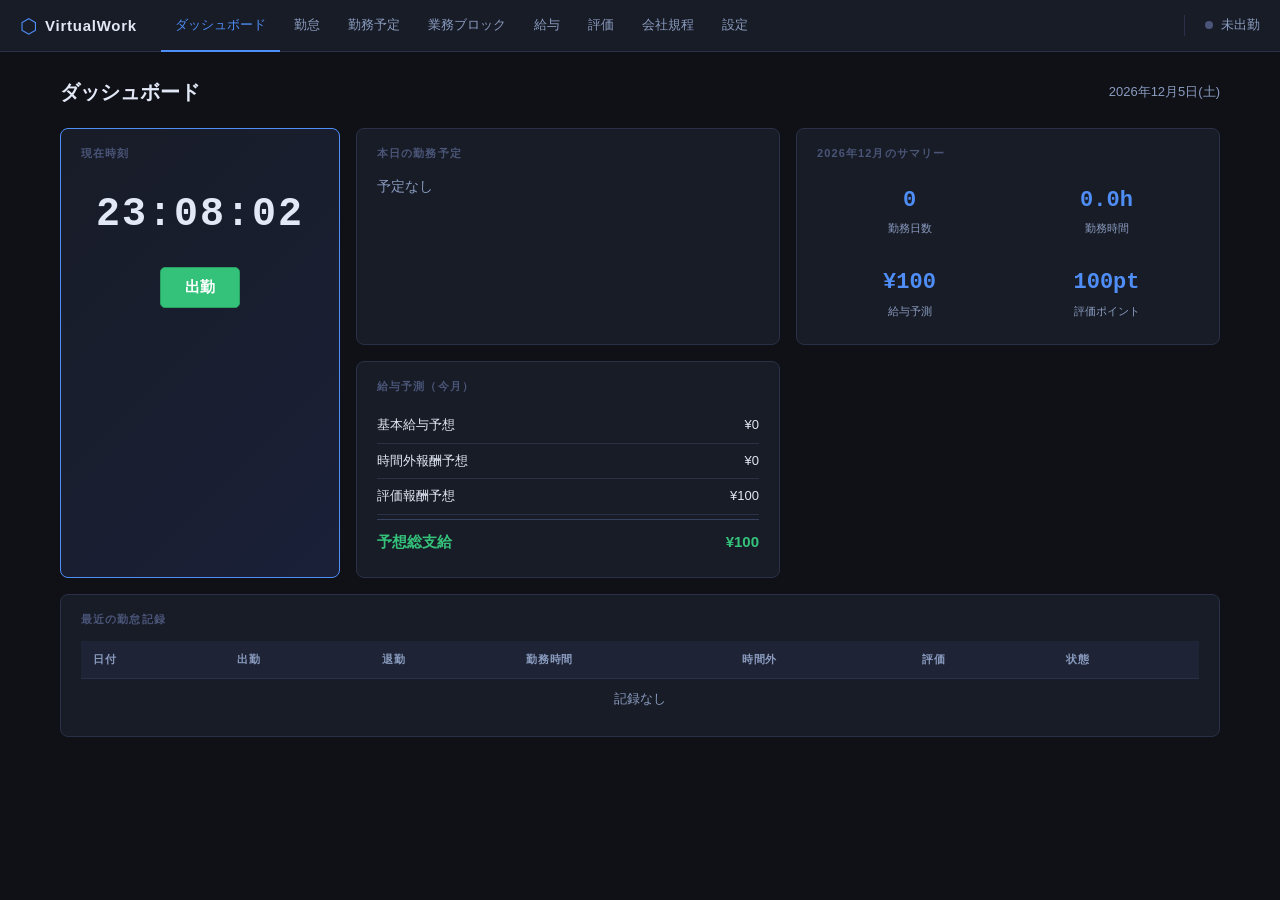
==== れたす社/index.html @ 404aa223 "れたす社構築" ====
<!DOCTYPE html>
<html lang="ja">
<head>
  <meta charset="UTF-8">
  <meta name="viewport" content="width=device-width, initial-scale=1.0">
  <title>VirtualWork — 仮想会社管理システム</title>
  <link rel="stylesheet" href="style.css">
</head>
<body>
  <div id="app">
    <!-- ナビゲーション -->
    <nav id="main-nav">
      <div class="nav-brand">
        <span class="brand-icon">⬡</span>
        <span class="brand-name">VirtualWork</span>
      </div>
      <div class="nav-links">
        <button class="nav-btn active" data-page="dashboard">ダッシュボード</button>
        <button class="nav-btn" data-page="attendance">勤怠</button>
        <button class="nav-btn" data-page="schedule">勤務予定</button>
        <button class="nav-btn" data-page="work-blocks">業務ブロック</button>
        <button class="nav-btn" data-page="salary">給与</button>
        <button class="nav-btn" data-page="evaluation">評価</button>
        <button class="nav-btn" data-page="regulations">会社規程</button>
        <button class="nav-btn" data-page="settings">設定</button>
      </div>
      <div class="nav-status" id="nav-status">
        <span class="status-dot" id="status-dot"></span>
        <span id="status-text">未出勤</span>
      </div>
    </nav>

    <!-- メインコンテンツ -->
    <main id="main-content">
      <!-- ダッシュボード -->
      <div class="page active" id="page-dashboard">
        <div class="page-header">
          <h1>ダッシュボード</h1>
          <div class="today-date" id="today-date"></div>
        </div>

        <!-- 未確定勤務アラート -->
        <div class="alert alert-warning hidden" id="unconfirmed-alert">
          <span class="alert-icon">⚠</span>
          <div>
            <strong>未確定の勤務があります</strong>
            <p id="unconfirmed-message"></p>
          </div>
          <button class="btn btn-warning" id="confirm-attendance-btn">確認する</button>
        </div>

        <!-- 出勤ステータスカード -->
        <div class="dashboard-grid">
          <div class="card card-primary" id="clock-card">
            <div class="card-label">現在時刻</div>
            <div class="card-value clock" id="live-clock">--:--:--</div>
            <div class="clock-actions" id="clock-actions">
              <button class="btn btn-success btn-lg" id="btn-clockin">出勤</button>
            </div>
            <div class="work-status hidden" id="work-status">
              <div class="status-row">
                <span class="label">出勤時刻</span>
                <span id="clockin-time">--:--:--</span>
              </div>
              <div class="status-row">
                <span class="label">勤務時間</span>
                <span id="elapsed-time">0:00:00</span>
              </div>
              <div class="status-row" id="plan-status-row">
                <span class="label">業務計画</span>
                <span id="plan-status">未入力</span>
              </div>
              <button class="btn btn-danger btn-lg mt-1" id="btn-clockout">退勤</button>
            </div>
          </div>

          <!-- 今日の予定 -->
          <div class="card" id="today-schedule-card">
            <div class="card-label">本日の勤務予定</div>
            <div id="today-schedule-content">
              <p class="text-muted">予定なし</p>
            </div>
          </div>

          <!-- 今月サマリー -->
          <div class="card" id="month-summary-card">
            <div class="card-label" id="month-label">今月のサマリー</div>
            <div class="summary-grid">
              <div class="summary-item">
                <div class="summary-num" id="month-work-days">0</div>
                <div class="summary-label">勤務日数</div>
              </div>
              <div class="summary-item">
                <div class="summary-num" id="month-work-hours">0h</div>
                <div class="summary-label">勤務時間</div>
              </div>
              <div class="summary-item">
                <div class="summary-num" id="month-salary-est">¥0</div>
                <div class="summary-label">給与予測</div>
              </div>
              <div class="summary-item">
                <div class="summary-num" id="month-eval-pts">100pt</div>
                <div class="summary-label">評価ポイント</div>
              </div>
            </div>
          </div>

          <!-- 今月の給与予測詳細 -->
          <div class="card" id="salary-forecast-card">
            <div class="card-label">給与予測（今月）</div>
            <div id="salary-forecast-content">
              <div class="forecast-row">
                <span>基本給与予想</span>
                <span id="fc-base">¥0</span>
              </div>
              <div class="forecast-row">
                <span>時間外報酬予想</span>
                <span id="fc-overtime">¥0</span>
              </div>
              <div class="forecast-row">
                <span>評価報酬予想</span>
                <span id="fc-eval">¥0</span>
              </div>
              <div class="forecast-row forecast-total">
                <span>予想総支給</span>
                <span id="fc-total">¥0</span>
              </div>
            </div>
          </div>
        </div>

        <!-- 最近の勤怠記録 -->
        <div class="card mt-1">
          <div class="card-label">最近の勤怠記録</div>
          <table class="data-table" id="recent-attendance-table">
            <thead>
              <tr>
                <th>日付</th>
                <th>出勤</th>
                <th>退勤</th>
                <th>勤務時間</th>
                <th>時間外</th>
                <th>評価</th>
                <th>状態</th>
              </tr>
            </thead>
            <tbody id="recent-attendance-body">
              <tr><td colspan="7" class="text-center text-muted">記録なし</td></tr>
            </tbody>
          </table>
        </div>
      </div>

      <!-- 勤怠ページ -->
      <div class="page hidden" id="page-attendance">
        <div class="page-header">
          <h1>勤怠管理</h1>
        </div>
        <div class="filter-bar">
          <select id="attendance-year" class="select-input"></select>
          <select id="attendance-month" class="select-input"></select>
          <button class="btn btn-secondary" id="attendance-filter-btn">表示</button>
        </div>
        <div class="card">
          <table class="data-table" id="attendance-table">
            <thead>
              <tr>
                <th>日付</th>
                <th>曜日</th>
                <th>出勤</th>
                <th>退勤</th>
                <th>遅刻</th>
                <th>勤務時間</th>
                <th>時間外</th>
                <th>業務計画</th>
                <th>振り返り</th>
                <th>評価</th>
                <th>操作</th>
              </tr>
            </thead>
            <tbody id="attendance-body">
              <tr><td colspan="11" class="text-center text-muted">記録なし</td></tr>
            </tbody>
          </table>
        </div>
      </div>

      <!-- 勤務予定ページ -->
      <div class="page hidden" id="page-schedule">
        <div class="page-header">
          <h1>勤務予定</h1>
          <button class="btn btn-primary" id="add-schedule-btn">＋ 予定を追加</button>
        </div>
        <div class="schedule-view">
          <div class="card">
            <div class="card-label">通常勤務予定</div>
            <div id="regular-schedule-list"></div>
          </div>
          <div class="card mt-1">
            <div class="card-label">予定時間外勤務</div>
            <div id="overtime-schedule-list"></div>
          </div>
        </div>
      </div>

      <!-- 業務ブロックページ -->
      <div class="page hidden" id="page-work-blocks">
        <div class="page-header">
          <h1>業務ブロック</h1>
        </div>
        <div class="filter-bar">
          <input type="date" id="wb-date-filter" class="input-field">
          <button class="btn btn-secondary" id="wb-filter-btn">表示</button>
        </div>
        <div id="work-blocks-content"></div>
      </div>

      <!-- 給与ページ -->
      <div class="page hidden" id="page-salary">
        <div class="page-header">
          <h1>給与明細</h1>
        </div>
        <div class="filter-bar">
          <select id="salary-year" class="select-input"></select>
          <select id="salary-month" class="select-input"></select>
          <button class="btn btn-secondary" id="salary-filter-btn">表示</button>
        </div>
        <div id="salary-content"></div>
      </div>

      <!-- 評価ページ -->
      <div class="page hidden" id="page-evaluation">
        <div class="page-header">
          <h1>評価・ポイント</h1>
        </div>
        <div class="filter-bar">
          <select id="eval-year" class="select-input"></select>
          <select id="eval-month" class="select-input"></select>
          <button class="btn btn-secondary" id="eval-filter-btn">表示</button>
        </div>
        <div id="evaluation-content"></div>
      </div>

      <!-- 会社規程ページ -->
      <div class="page hidden" id="page-regulations">
        <div class="page-header">
          <h1>会社規程</h1>
          <div class="version-badge" id="reg-version-badge"></div>
        </div>
        <div id="regulations-content"></div>
      </div>

      <!-- 設定ページ -->
      <div class="page hidden" id="page-settings">
        <div class="page-header">
          <h1>設定</h1>
        </div>
        <div id="settings-content"></div>
      </div>
    </main>
  </div>

  <!-- モーダル群 -->
  <div class="modal-overlay hidden" id="modal-overlay">
    <div class="modal" id="modal-container">
      <div class="modal-header">
        <h2 id="modal-title"></h2>
        <button class="modal-close" id="modal-close">✕</button>
      </div>
      <div class="modal-body" id="modal-body"></div>
      <div class="modal-footer" id="modal-footer"></div>
    </div>
  </div>

  <script src="db.js"></script>
  <script src="regulations.js"></script>
  <script src="salary.js"></script>
  <script src="evaluation.js"></script>
  <script src="attendance.js"></script>
  <script src="schedule.js"></script>
  <script src="workblocks.js"></script>
  <script src="ui.js"></script>
  <script src="app.js"></script>
</body>
</html>
---- れたす社/style.css ----
/* =============================================
   VirtualWork — 業務系システムUI
   ============================================= */

:root {
  --bg:       #0f1117;
  --bg-card:  #181c27;
  --bg-card2: #1e2435;
  --border:   #2a3047;
  --border2:  #374060;
  --text:     #e2e8f5;
  --text-sub: #8a9bbf;
  --text-dim: #4a5578;
  --accent:   #4f8ef7;
  --accent2:  #3b72d4;
  --success:  #34c27a;
  --danger:   #e85555;
  --warning:  #f5a623;
  --overtime: #a855f7;
  --font-mono: 'Courier New', monospace;
}

*, *::before, *::after { box-sizing: border-box; margin: 0; padding: 0; }

body {
  font-family: 'Hiragino Kaku Gothic ProN', 'Yu Gothic UI', Meiryo, sans-serif;
  background: var(--bg);
  color: var(--text);
  min-height: 100vh;
  font-size: 14px;
  line-height: 1.6;
}

/* ナビゲーション */
#main-nav {
  display: flex;
  align-items: center;
  gap: 0;
  background: var(--bg-card);
  border-bottom: 1px solid var(--border);
  padding: 0 20px;
  height: 52px;
  position: sticky;
  top: 0;
  z-index: 100;
}

.nav-brand {
  display: flex;
  align-items: center;
  gap: 8px;
  margin-right: 24px;
  flex-shrink: 0;
}

.brand-icon {
  font-size: 20px;
  color: var(--accent);
}

.brand-name {
  font-size: 15px;
  font-weight: 700;
  letter-spacing: 0.05em;
  color: var(--text);
}

.nav-links {
  display: flex;
  gap: 0;
  flex: 1;
  overflow-x: auto;
}

.nav-btn {
  background: none;
  border: none;
  color: var(--text-sub);
  padding: 0 14px;
  height: 52px;
  cursor: pointer;
  font-size: 13px;
  white-space: nowrap;
  border-bottom: 2px solid transparent;
  transition: color .15s, border-color .15s;
}

.nav-btn:hover { color: var(--text); }
.nav-btn.active {
  color: var(--accent);
  border-bottom-color: var(--accent);
}

.nav-status {
  display: flex;
  align-items: center;
  gap: 8px;
  padding-left: 20px;
  border-left: 1px solid var(--border);
  flex-shrink: 0;
  font-size: 13px;
  color: var(--text-sub);
}

.status-dot {
  width: 8px;
  height: 8px;
  border-radius: 50%;
  background: var(--text-dim);
  transition: background .3s;
}

.status-dot.working { background: var(--success); box-shadow: 0 0 6px var(--success); }
.status-dot.overtime { background: var(--overtime); box-shadow: 0 0 6px var(--overtime); }

/* メインコンテンツ */
#main-content {
  max-width: 1200px;
  margin: 0 auto;
  padding: 24px 20px;
}

.page { display: none; }
.page.active { display: block; }
.hidden { display: none !important; }

/* ページヘッダー */
.page-header {
  display: flex;
  align-items: center;
  justify-content: space-between;
  margin-bottom: 20px;
}

.page-header h1 {
  font-size: 20px;
  font-weight: 600;
  color: var(--text);
}

.today-date {
  font-size: 13px;
  color: var(--text-sub);
}

/* カード */
.card {
  background: var(--bg-card);
  border: 1px solid var(--border);
  border-radius: 8px;
  padding: 16px 20px;
  margin-bottom: 0;
}

.card.mt-1 { margin-top: 16px; }

.card-label {
  font-size: 11px;
  font-weight: 600;
  letter-spacing: 0.1em;
  text-transform: uppercase;
  color: var(--text-dim);
  margin-bottom: 12px;
}

.card-primary {
  border-color: var(--accent);
  background: linear-gradient(135deg, #181c27, #1a2038);
}

.card-value { font-size: 28px; font-weight: 700; }

/* 時計 */
.clock {
  font-family: var(--font-mono);
  font-size: 40px;
  letter-spacing: 0.05em;
  color: var(--text);
  text-align: center;
  padding: 8px 0;
}

.clock-actions {
  display: flex;
  justify-content: center;
  gap: 12px;
  margin-top: 12px;
}

.work-status {
  margin-top: 12px;
}

.status-row {
  display: flex;
  justify-content: space-between;
  align-items: center;
  padding: 6px 0;
  border-bottom: 1px solid var(--border);
  font-size: 13px;
}

.status-row:last-of-type { border-bottom: none; }
.status-row .label { color: var(--text-sub); }

/* ダッシュボードグリッド */
.dashboard-grid {
  display: grid;
  grid-template-columns: 280px 1fr 1fr;
  grid-template-rows: auto auto;
  gap: 16px;
  margin-bottom: 16px;
}

#clock-card { grid-row: 1 / 3; }

/* サマリー */
.summary-grid {
  display: grid;
  grid-template-columns: 1fr 1fr;
  gap: 12px;
}

.summary-item { text-align: center; padding: 8px; }

.summary-num {
  font-size: 22px;
  font-weight: 700;
  color: var(--accent);
  font-family: var(--font-mono);
}

.summary-label {
  font-size: 11px;
  color: var(--text-sub);
  margin-top: 2px;
}

/* 給与予測 */
.forecast-row {
  display: flex;
  justify-content: space-between;
  padding: 7px 0;
  border-bottom: 1px solid var(--border);
  font-size: 13px;
}

.forecast-row:last-child { border-bottom: none; }

.forecast-total {
  font-weight: 700;
  font-size: 15px;
  color: var(--success);
  border-bottom: none;
  padding-top: 10px;
  margin-top: 4px;
  border-top: 1px solid var(--border2);
}

/* ボタン */
.btn {
  display: inline-flex;
  align-items: center;
  justify-content: center;
  gap: 6px;
  padding: 7px 16px;
  border: 1px solid transparent;
  border-radius: 5px;
  font-size: 13px;
  font-weight: 500;
  cursor: pointer;
  transition: all .15s;
  white-space: nowrap;
}

.btn-lg { padding: 10px 24px; font-size: 15px; font-weight: 600; }

.btn-primary {
  background: var(--accent);
  color: #fff;
  border-color: var(--accent2);
}
.btn-primary:hover { background: var(--accent2); }

.btn-success {
  background: var(--success);
  color: #fff;
  border-color: #28a060;
}
.btn-success:hover { background: #28a060; }

.btn-danger {
  background: var(--danger);
  color: #fff;
  border-color: #c44;
}
.btn-danger:hover { background: #c44; }

.btn-warning {
  background: var(--warning);
  color: #fff;
  border-color: #d4900f;
}

.btn-secondary {
  background: var(--bg-card2);
  color: var(--text);
  border-color: var(--border2);
}
.btn-secondary:hover { background: var(--border2); }

.btn-ghost {
  background: none;
  color: var(--accent);
  border-color: transparent;
}
.btn-ghost:hover { background: rgba(79,142,247,.08); }

.btn-sm { padding: 4px 10px; font-size: 12px; }
.mt-1 { margin-top: 12px; }

/* アラート */
.alert {
  display: flex;
  align-items: flex-start;
  gap: 12px;
  padding: 14px 16px;
  border-radius: 8px;
  background: rgba(245,166,35,.1);
  border: 1px solid rgba(245,166,35,.3);
  margin-bottom: 16px;
}

.alert-icon { font-size: 20px; flex-shrink: 0; margin-top: 1px; }
.alert-warning { background: rgba(245,166,35,.1); border-color: rgba(245,166,35,.3); }
.alert p { font-size: 13px; color: var(--text-sub); margin-top: 2px; }

/* テーブル */
.data-table {
  width: 100%;
  border-collapse: collapse;
  font-size: 13px;
}

.data-table th {
  background: var(--bg-card2);
  color: var(--text-sub);
  font-weight: 600;
  font-size: 11px;
  letter-spacing: 0.06em;
  text-transform: uppercase;
  padding: 10px 12px;
  text-align: left;
  border-bottom: 1px solid var(--border);
  white-space: nowrap;
}

.data-table td {
  padding: 10px 12px;
  border-bottom: 1px solid var(--border);
  vertical-align: middle;
}

.data-table tr:last-child td { border-bottom: none; }
.data-table tr:hover td { background: rgba(255,255,255,.02); }
.data-table .text-center { text-align: center; }

/* バッジ */
.badge {
  display: inline-block;
  padding: 2px 8px;
  border-radius: 3px;
  font-size: 11px;
  font-weight: 600;
  letter-spacing: 0.04em;
}

.badge-success { background: rgba(52,194,122,.15); color: var(--success); }
.badge-danger  { background: rgba(232,85,85,.15);  color: var(--danger); }
.badge-warning { background: rgba(245,166,35,.15); color: var(--warning); }
.badge-info    { background: rgba(79,142,247,.15); color: var(--accent); }
.badge-purple  { background: rgba(168,85,247,.15); color: var(--overtime); }
.badge-dim     { background: rgba(255,255,255,.06); color: var(--text-sub); }

/* フォーム */
.form-group {
  margin-bottom: 14px;
}

.form-group label {
  display: block;
  font-size: 12px;
  font-weight: 600;
  color: var(--text-sub);
  margin-bottom: 5px;
  letter-spacing: 0.04em;
}

.form-group .form-hint {
  font-size: 11px;
  color: var(--text-dim);
  margin-top: 4px;
}

.input-field, .select-input, .textarea-field {
  width: 100%;
  background: var(--bg);
  border: 1px solid var(--border2);
  border-radius: 5px;
  color: var(--text);
  padding: 8px 12px;
  font-size: 13px;
  font-family: inherit;
  transition: border-color .15s;
  outline: none;
}

.input-field:focus, .select-input:focus, .textarea-field:focus {
  border-color: var(--accent);
}

.textarea-field {
  resize: vertical;
  min-height: 80px;
  line-height: 1.6;
}

.select-input { cursor: pointer; }

.checkbox-group {
  display: flex;
  gap: 16px;
  flex-wrap: wrap;
}

.checkbox-label {
  display: flex;
  align-items: center;
  gap: 6px;
  cursor: pointer;
  font-size: 13px;
  user-select: none;
}

.checkbox-label input { cursor: pointer; }

/* フィルターバー */
.filter-bar {
  display: flex;
  gap: 10px;
  align-items: center;
  margin-bottom: 16px;
}

.filter-bar .select-input { width: auto; }
.filter-bar .input-field { width: auto; }

/* モーダル */
.modal-overlay {
  position: fixed;
  inset: 0;
  background: rgba(0,0,0,.6);
  z-index: 200;
  display: flex;
  align-items: center;
  justify-content: center;
  padding: 20px;
  backdrop-filter: blur(3px);
}

.modal {
  background: var(--bg-card);
  border: 1px solid var(--border2);
  border-radius: 10px;
  width: 100%;
  max-width: 560px;
  max-height: 90vh;
  display: flex;
  flex-direction: column;
  box-shadow: 0 20px 60px rgba(0,0,0,.5);
}

.modal-header {
  display: flex;
  align-items: center;
  justify-content: space-between;
  padding: 16px 20px;
  border-bottom: 1px solid var(--border);
  flex-shrink: 0;
}

.modal-header h2 { font-size: 16px; font-weight: 600; }

.modal-close {
  background: none;
  border: none;
  color: var(--text-sub);
  cursor: pointer;
  font-size: 18px;
  padding: 4px;
  border-radius: 4px;
  transition: color .15s;
}

.modal-close:hover { color: var(--text); }

.modal-body {
  padding: 20px;
  overflow-y: auto;
  flex: 1;
}

.modal-footer {
  display: flex;
  justify-content: flex-end;
  gap: 10px;
  padding: 14px 20px;
  border-top: 1px solid var(--border);
  flex-shrink: 0;
}

/* 業務ブロック */
.work-block-card {
  background: var(--bg-card2);
  border: 1px solid var(--border);
  border-radius: 7px;
  padding: 14px 16px;
  margin-bottom: 10px;
}

.work-block-header {
  display: flex;
  align-items: center;
  justify-content: space-between;
  margin-bottom: 8px;
}

.work-block-title {
  font-weight: 600;
  font-size: 14px;
}

.work-block-meta {
  display: flex;
  gap: 10px;
  flex-wrap: wrap;
  font-size: 12px;
  color: var(--text-sub);
  margin-bottom: 6px;
}

.work-block-detail {
  font-size: 13px;
  color: var(--text-sub);
  line-height: 1.7;
}

.work-block-tasks {
  list-style: none;
  margin: 6px 0;
}

.work-block-tasks li {
  display: flex;
  gap: 6px;
  padding: 2px 0;
  font-size: 13px;
}

.work-block-tasks li::before {
  content: '·';
  color: var(--accent);
  flex-shrink: 0;
}

/* 評価スター */
.eval-stars {
  display: flex;
  gap: 2px;
}

.star { color: var(--text-dim); font-size: 16px; }
.star.filled { color: var(--warning); }

/* 勤務予定 */
.schedule-item {
  display: flex;
  align-items: center;
  justify-content: space-between;
  padding: 10px 0;
  border-bottom: 1px solid var(--border);
}

.schedule-item:last-child { border-bottom: none; }

.schedule-days {
  display: flex;
  gap: 4px;
}

.day-chip {
  width: 26px;
  height: 26px;
  border-radius: 50%;
  display: flex;
  align-items: center;
  justify-content: center;
  font-size: 11px;
  font-weight: 600;
  background: var(--bg-card2);
  color: var(--text-sub);
}

.day-chip.active {
  background: var(--accent);
  color: #fff;
}

/* 給与明細 */
.payslip {
  max-width: 600px;
}

.payslip-header {
  text-align: center;
  padding: 16px;
  background: var(--bg-card2);
  border-radius: 6px;
  margin-bottom: 16px;
}

.payslip-title { font-size: 18px; font-weight: 700; margin-bottom: 4px; }
.payslip-period { font-size: 13px; color: var(--text-sub); }

.payslip-section { margin-bottom: 16px; }
.payslip-section-title {
  font-size: 11px;
  font-weight: 600;
  letter-spacing: 0.1em;
  text-transform: uppercase;
  color: var(--text-dim);
  margin-bottom: 8px;
  padding-bottom: 4px;
  border-bottom: 1px solid var(--border);
}

.payslip-row {
  display: flex;
  justify-content: space-between;
  padding: 6px 0;
  font-size: 13px;
}

.payslip-total {
  display: flex;
  justify-content: space-between;
  padding: 12px 0;
  font-size: 18px;
  font-weight: 700;
  color: var(--success);
  border-top: 2px solid var(--border2);
  margin-top: 8px;
}

/* 評価ポイント */
.eval-point-display {
  text-align: center;
  padding: 20px;
}

.eval-point-value {
  font-size: 60px;
  font-weight: 700;
  font-family: var(--font-mono);
  color: var(--accent);
}

.eval-point-max {
  font-size: 20px;
  color: var(--text-sub);
}

.eval-log-item {
  display: flex;
  align-items: center;
  justify-content: space-between;
  padding: 8px 0;
  border-bottom: 1px solid var(--border);
  font-size: 13px;
}

.eval-log-item:last-child { border-bottom: none; }

.eval-delta-plus  { color: var(--success); font-weight: 700; }
.eval-delta-minus { color: var(--danger);  font-weight: 700; }

/* 規程 */
.reg-section {
  margin-bottom: 20px;
}

.reg-section-title {
  font-size: 13px;
  font-weight: 600;
  color: var(--accent);
  margin-bottom: 12px;
  padding-bottom: 6px;
  border-bottom: 1px solid var(--border);
}

.reg-field {
  display: flex;
  justify-content: space-between;
  align-items: center;
  padding: 8px 0;
  border-bottom: 1px solid var(--border);
  font-size: 13px;
}

.reg-field:last-child { border-bottom: none; }
.reg-field label { color: var(--text-sub); }
.reg-field-val { font-family: var(--font-mono); color: var(--text); }

/* 振り返りモーダル */
.reflection-group {
  margin-bottom: 16px;
}

.reflection-label {
  font-size: 12px;
  font-weight: 600;
  color: var(--text-sub);
  margin-bottom: 6px;
  letter-spacing: 0.04em;
}

/* バージョンバッジ */
.version-badge {
  font-size: 12px;
  background: rgba(79,142,247,.15);
  color: var(--accent);
  padding: 3px 10px;
  border-radius: 20px;
  font-family: var(--font-mono);
}

/* 設定 */
.settings-section {
  margin-bottom: 24px;
}

.settings-section-title {
  font-size: 13px;
  font-weight: 700;
  letter-spacing: 0.06em;
  text-transform: uppercase;
  color: var(--text-dim);
  margin-bottom: 14px;
}

/* ユーティリティ */
.text-muted { color: var(--text-sub); }
.text-dim   { color: var(--text-dim); }
.text-success { color: var(--success); }
.text-danger  { color: var(--danger); }
.text-warning { color: var(--warning); }
.text-accent  { color: var(--accent); }
.text-overtime { color: var(--overtime); }
.text-right { text-align: right; }
.mono { font-family: var(--font-mono); }
.fw-bold { font-weight: 700; }
.flex { display: flex; }
.flex-between { display: flex; justify-content: space-between; align-items: center; }
.gap-1 { gap: 8px; }
.gap-2 { gap: 16px; }
.mt-half { margin-top: 8px; }

/* スクロールバー */
::-webkit-scrollbar { width: 6px; height: 6px; }
::-webkit-scrollbar-track { background: transparent; }
::-webkit-scrollbar-thumb { background: var(--border2); border-radius: 3px; }
::-webkit-scrollbar-thumb:hover { background: var(--text-dim); }

/* レスポンシブ */
@media (max-width: 900px) {
  .dashboard-grid {
    grid-template-columns: 1fr;
  }
  #clock-card { grid-row: auto; }
}

@media (max-width: 600px) {
  #main-content { padding: 16px; }
  .nav-btn { padding: 0 10px; font-size: 12px; }
}
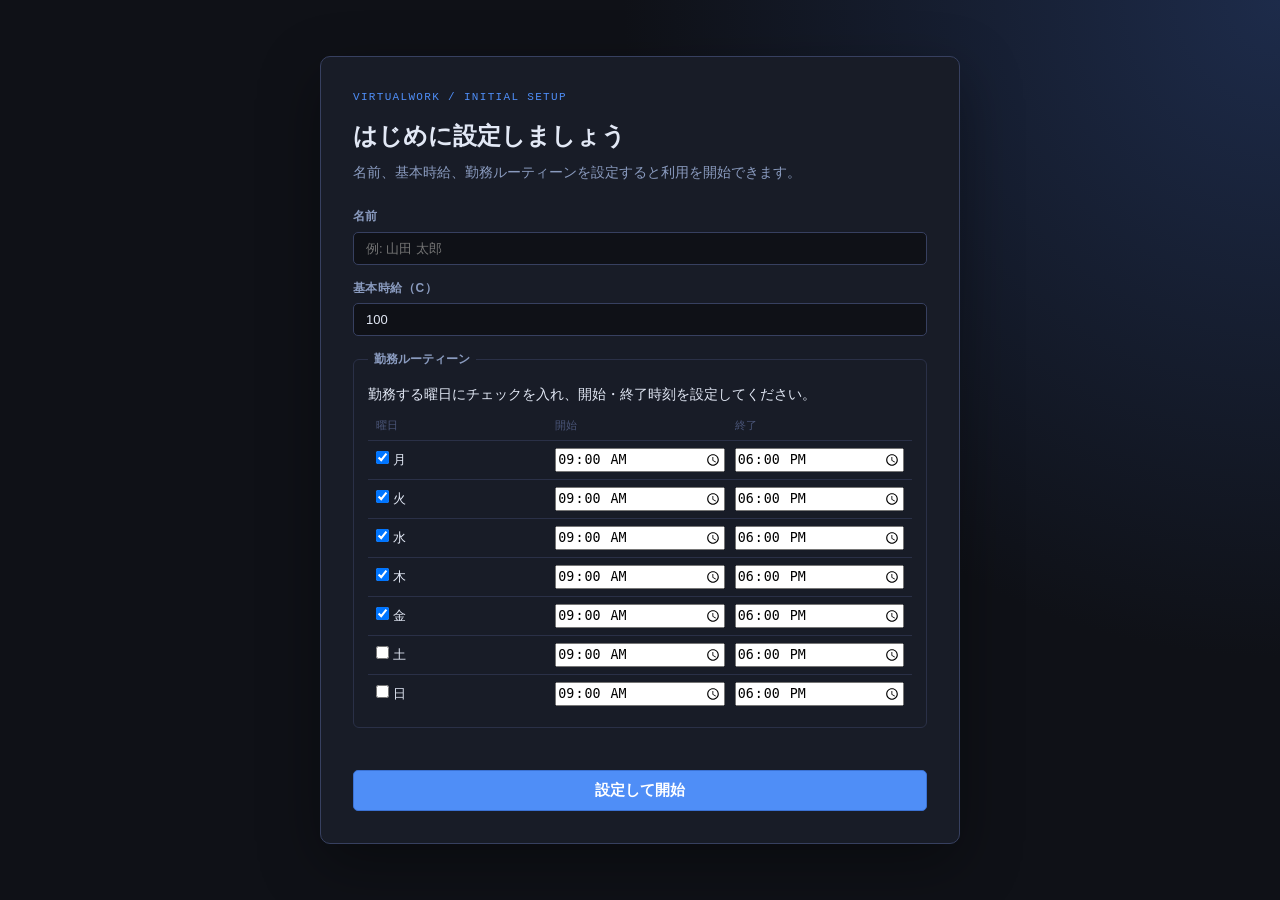
==== commit 5d1d4f9e: "基本更新" ====
--- a/れたす社/index.html
+++ b/れたす社/index.html
@@ -7,7 +7,40 @@
   <link rel="stylesheet" href="style.css">
 </head>
 <body>
-  <div id="app">
+  <section id="setup-screen" class="setup-screen hidden">
+    <div class="setup-panel">
+      <div class="setup-kicker">VIRTUALWORK / INITIAL SETUP</div>
+      <h1>はじめに設定しましょう</h1>
+      <p class="setup-description">名前、基本時給、勤務ルーティーンを設定すると利用を開始できます。</p>
+      <form id="setup-form">
+        <div class="form-group">
+          <label for="setup-name">名前</label>
+          <input id="setup-name" class="input-field" type="text" required autocomplete="name" placeholder="例: 山田 太郎">
+        </div>
+        <div class="form-group">
+          <label for="setup-hourly-rate">基本時給（C）</label>
+          <input id="setup-hourly-rate" class="input-field" type="number" min="1" step="1" required value="100">
+        </div>
+        <fieldset class="setup-routine-fieldset">
+          <legend>勤務ルーティーン</legend>
+          <p class="form-hint">勤務する曜日にチェックを入れ、開始・終了時刻を設定してください。</p>
+          <div class="setup-routine-list">
+            <div class="setup-routine-header"><span>曜日</span><span>開始</span><span>終了</span></div>
+            <label class="setup-routine-row"><span><input type="checkbox" name="setup-day" value="1" checked> 月</span><input type="time" name="setup-start-1" value="09:00"><input type="time" name="setup-end-1" value="18:00"></label>
+            <label class="setup-routine-row"><span><input type="checkbox" name="setup-day" value="2" checked> 火</span><input type="time" name="setup-start-2" value="09:00"><input type="time" name="setup-end-2" value="18:00"></label>
+            <label class="setup-routine-row"><span><input type="checkbox" name="setup-day" value="3" checked> 水</span><input type="time" name="setup-start-3" value="09:00"><input type="time" name="setup-end-3" value="18:00"></label>
+            <label class="setup-routine-row"><span><input type="checkbox" name="setup-day" value="4" checked> 木</span><input type="time" name="setup-start-4" value="09:00"><input type="time" name="setup-end-4" value="18:00"></label>
+            <label class="setup-routine-row"><span><input type="checkbox" name="setup-day" value="5" checked> 金</span><input type="time" name="setup-start-5" value="09:00"><input type="time" name="setup-end-5" value="18:00"></label>
+            <label class="setup-routine-row"><span><input type="checkbox" name="setup-day" value="6"> 土</span><input type="time" name="setup-start-6" value="09:00"><input type="time" name="setup-end-6" value="18:00"></label>
+            <label class="setup-routine-row"><span><input type="checkbox" name="setup-day" value="0"> 日</span><input type="time" name="setup-start-0" value="09:00"><input type="time" name="setup-end-0" value="18:00"></label>
+          </div>
+        </fieldset>
+        <p id="setup-error" class="setup-error" role="alert"></p>
+        <button class="btn btn-primary btn-lg setup-submit" type="submit">設定して開始</button>
+      </form>
+    </div>
+  </section>
+  <div id="app" class="hidden">
     <!-- ナビゲーション -->
     <nav id="main-nav">
       <div class="nav-brand">
@@ -126,6 +159,13 @@
                 <span id="fc-total">¥0</span>
               </div>
             </div>
+          </div>
+
+          <!-- 手持ち残高 -->
+          <div class="card" id="wallet-balance-card">
+            <div class="card-label">手持ち残高</div>
+            <div class="summary-num" id="wallet-balance">0 C</div>
+            <div class="summary-label">確定した勤務給与 − 支出</div>
           </div>
         </div>
 
--- a/れたす社/style.css
+++ b/れたす社/style.css
@@ -124,6 +124,47 @@
 .page.active { display: block; }
 .hidden { display: none !important; }
 
+/* 初回設定 */
+.setup-screen {
+  min-height: 100vh;
+  display: flex;
+  align-items: center;
+  justify-content: center;
+  padding: 32px 20px;
+  background: radial-gradient(circle at top right, #1d2b4a 0, var(--bg) 42%);
+}
+
+.setup-panel {
+  width: 100%;
+  max-width: 640px;
+  padding: 32px;
+  background: var(--bg-card);
+  border: 1px solid var(--border2);
+  border-radius: 10px;
+  box-shadow: 0 20px 60px rgba(0,0,0,.35);
+}
+
+.setup-kicker {
+  color: var(--accent);
+  font-family: var(--font-mono);
+  font-size: 11px;
+  letter-spacing: .12em;
+  margin-bottom: 10px;
+}
+
+.setup-panel h1 { font-size: 24px; margin-bottom: 6px; }
+.setup-description { color: var(--text-sub); margin-bottom: 24px; }
+.setup-routine-fieldset { border: 1px solid var(--border); border-radius: 6px; padding: 14px; margin-bottom: 14px; }
+.setup-routine-fieldset legend { color: var(--text-sub); font-size: 12px; font-weight: 600; padding: 0 6px; }
+.setup-routine-list { margin-top: 12px; }
+.setup-routine-header, .setup-routine-row { display: grid; grid-template-columns: 1fr 1fr 1fr; gap: 10px; align-items: center; }
+.setup-routine-header { color: var(--text-dim); font-size: 11px; padding: 0 8px 5px; }
+.setup-routine-row { padding: 7px 8px; border-top: 1px solid var(--border); }
+.setup-routine-row span { font-size: 13px; }
+.setup-routine-row input[type="time"] { width: 100%; }
+.setup-error { min-height: 22px; color: var(--danger); font-size: 12px; }
+.setup-submit { width: 100%; margin-top: 6px; }
+
 /* ページヘッダー */
 .page-header {
   display: flex;
